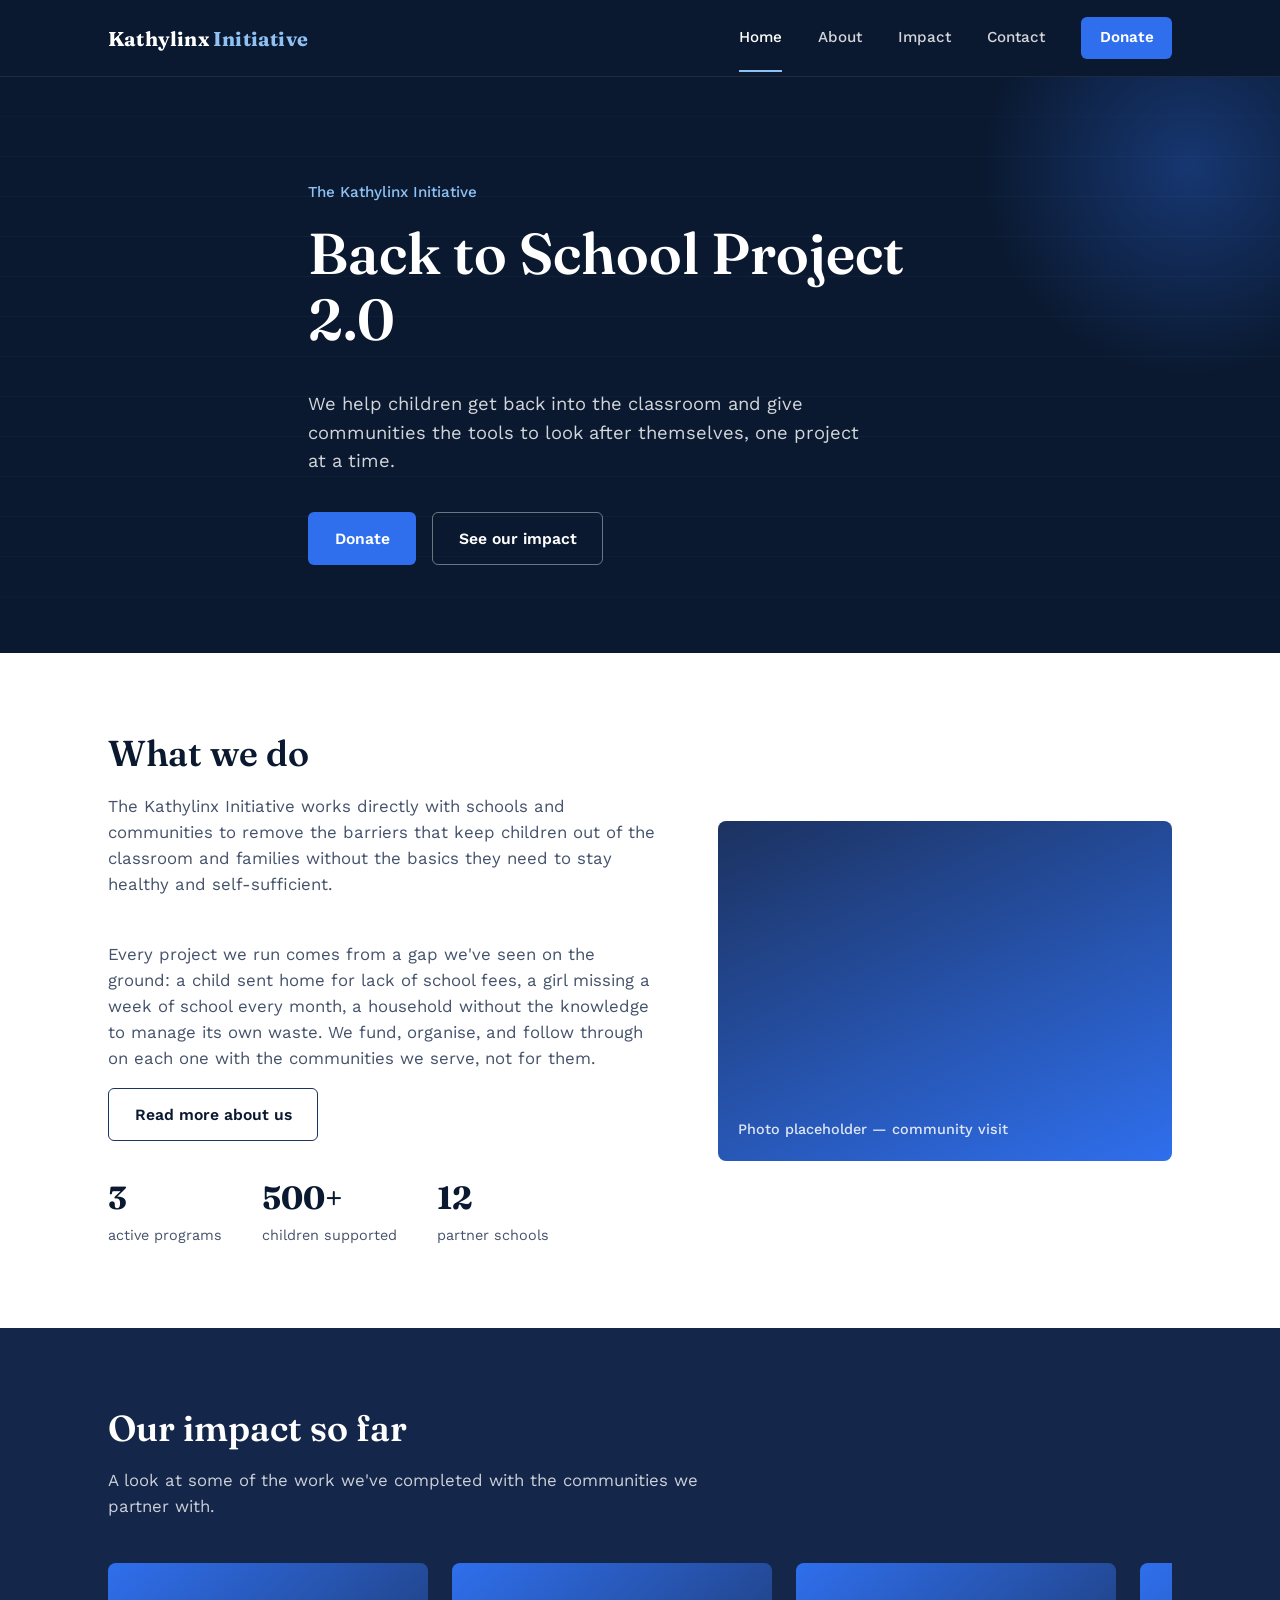
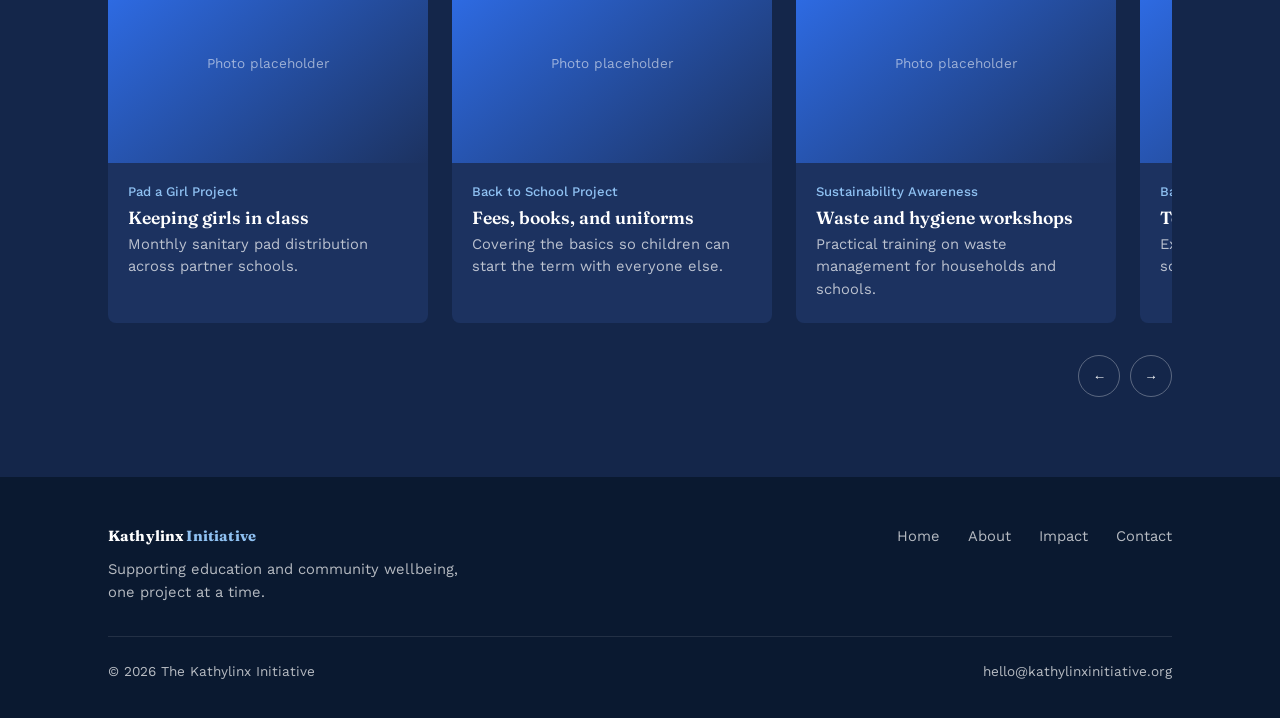
==== index.html @ f02d0393 "Add files via upload" ====
<!DOCTYPE html>
<html lang="en">
<head>
<meta charset="UTF-8">
<meta name="viewport" content="width=device-width, initial-scale=1.0">
<title>The Kathylinx Initiative</title>
<meta name="description" content="The Kathylinx Initiative supports education and community wellbeing through the Back to School Project, Pad a Girl Project, and sustainability awareness programs.">
<link rel="stylesheet" href="style.css">
</head>
<body>

<header class="site-header">
  <div class="container">
    <a href="index.html" class="brand">Kathylinx <span>Initiative</span></a>
    <nav class="main-nav" id="main-nav">
      <a href="index.html" class="current">Home</a>
      <a href="about.html">About</a>
      <a href="impact.html">Impact</a>
      <a href="contact.html">Contact</a>
      <a href="contact.html" class="nav-donate">Donate</a>
    </nav>
    <button class="nav-toggle" aria-label="Toggle menu" aria-expanded="false" aria-controls="main-nav">
      <span></span><span></span><span></span>
    </button>
  </div>
</header>

<section class="hero">
  <div class="container">
    <p class="eyebrow-note">The Kathylinx Initiative</p>
    <h1>Back to School Project 2.0</h1>
    <p class="lede">We help children get back into the classroom and give communities the tools to look after themselves, one project at a time.</p>
    <div class="hero-actions">
      <a href="contact.html" class="btn btn-primary">Donate</a>
      <a href="impact.html" class="btn btn-outline">See our impact</a>
    </div>
  </div>
</section>

<section class="section-light">
  <div class="container about-split">
    <div class="copy">
      <div class="section-head">
        <h2>What we do</h2>
        <p>The Kathylinx Initiative works directly with schools and communities to remove the barriers that keep children out of the classroom and families without the basics they need to stay healthy and self-sufficient.</p>
      </div>
      <p>Every project we run comes from a gap we've seen on the ground: a child sent home for lack of school fees, a girl missing a week of school every month, a household without the knowledge to manage its own waste. We fund, organise, and follow through on each one with the communities we serve, not for them.</p>
      <a href="about.html" class="btn btn-outline-dark">Read more about us</a>
      <div class="stat-row">
        <div class="stat"><strong>3</strong><span>active programs</span></div>
        <div class="stat"><strong>500+</strong><span>children supported</span></div>
        <div class="stat"><strong>12</strong><span>partner schools</span></div>
      </div>
    </div>
    <div class="figure"><span>Photo placeholder — community visit</span></div>
  </div>
</section>

<section class="section-dark">
  <div class="container">
    <div class="section-head">
      <h2>Our impact so far</h2>
      <p>A look at some of the work we've completed with the communities we partner with.</p>
    </div>
    <div class="carousel-wrap">
      <div class="carousel">
        <article class="carousel-card">
          <div class="ph-image">Photo placeholder</div>
          <div class="card-copy">
            <p class="tag">Pad a Girl Project</p>
            <h3>Keeping girls in class</h3>
            <p>Monthly sanitary pad distribution across partner schools.</p>
          </div>
        </article>
        <article class="carousel-card">
          <div class="ph-image">Photo placeholder</div>
          <div class="card-copy">
            <p class="tag">Back to School Project</p>
            <h3>Fees, books, and uniforms</h3>
            <p>Covering the basics so children can start the term with everyone else.</p>
          </div>
        </article>
        <article class="carousel-card">
          <div class="ph-image">Photo placeholder</div>
          <div class="card-copy">
            <p class="tag">Sustainability Awareness</p>
            <h3>Waste and hygiene workshops</h3>
            <p>Practical training on waste management for households and schools.</p>
          </div>
        </article>
        <article class="carousel-card">
          <div class="ph-image">Photo placeholder</div>
          <div class="card-copy">
            <p class="tag">Back to School Project</p>
            <h3>Term two rollout</h3>
            <p>Extending support to three additional schools this year.</p>
          </div>
        </article>
      </div>
      <div class="carousel-controls">
        <button type="button" data-carousel-prev aria-label="Previous">&#8592;</button>
        <button type="button" data-carousel-next aria-label="Next">&#8594;</button>
      </div>
    </div>
  </div>
</section>

<footer class="site-footer">
  <div class="container">
    <div class="footer-top">
      <div>
        <p class="brand">Kathylinx <span>Initiative</span></p>
        <p>Supporting education and community wellbeing, one project at a time.</p>
      </div>
      <nav class="footer-nav">
        <a href="index.html">Home</a>
        <a href="about.html">About</a>
        <a href="impact.html">Impact</a>
        <a href="contact.html">Contact</a>
      </nav>
    </div>
    <div class="footer-bottom">
      <span>&copy; 2026 The Kathylinx Initiative</span>
      <span>hello@kathylinxinitiative.org</span>
    </div>
  </div>
</footer>

<script src="script.js"></script>
</body>
</html>
---- style.css ----
@import url('https://fonts.googleapis.com/css2?family=Fraunces:opsz,wght@9..144,500;9..144,600;9..144,700&family=Work+Sans:wght@400;500;600&display=swap');

:root {
  --navy-950: #0A1930;
  --navy-800: #14264A;
  --navy-700: #1C3260;
  --blue-600: #2F6FED;
  --blue-500: #4C82F0;
  --blue-300: #8FC1F2;
  --blue-100: #E9F3FD;
  --white: #FFFFFF;
  --ink: #0A1930;
  --ink-soft: #45526B;
  --border-soft: #D6E4F5;

  --font-display: "Fraunces", Georgia, serif;
  --font-body: "Work Sans", -apple-system, BlinkMacSystemFont, sans-serif;

  --max-width: 1120px;
}

* { box-sizing: border-box; }

html {
  scroll-behavior: smooth;
}

body {
  margin: 0;
  font-family: var(--font-body);
  color: var(--ink);
  background: var(--white);
  line-height: 1.55;
  -webkit-font-smoothing: antialiased;
}

img { max-width: 100%; display: block; }

a { color: inherit; text-decoration: none; }

h1, h2, h3 {
  font-family: var(--font-display);
  line-height: 1.15;
  margin: 0 0 0.5em 0;
  font-weight: 600;
}

p { margin: 0 0 1em 0; }

.container {
  max-width: var(--max-width);
  margin: 0 auto;
  padding: 0 28px;
}

.visually-hidden {
  position: absolute;
  width: 1px; height: 1px;
  overflow: hidden;
  clip: rect(0,0,0,0);
}

/* Focus states */
a:focus-visible,
button:focus-visible {
  outline: 2px solid var(--blue-500);
  outline-offset: 3px;
}

/* ---------- Header ---------- */
.site-header {
  position: sticky;
  top: 0;
  z-index: 50;
  background: var(--navy-950);
  border-bottom: 1px solid rgba(255,255,255,0.08);
}

.site-header .container {
  display: flex;
  align-items: center;
  justify-content: space-between;
  height: 76px;
}

.brand {
  font-family: var(--font-display);
  font-size: 1.25rem;
  font-weight: 700;
  color: var(--white);
  letter-spacing: 0.01em;
}

.brand span {
  color: var(--blue-300);
}

.main-nav {
  display: flex;
  align-items: center;
  gap: 2.25rem;
}

.main-nav a {
  color: rgba(255,255,255,0.82);
  font-size: 0.95rem;
  font-weight: 500;
  transition: color 0.15s ease;
}

.main-nav a:hover { color: var(--white); }

.main-nav a.current {
  color: var(--white);
  position: relative;
}

.main-nav a.current::after {
  content: "";
  position: absolute;
  left: 0; right: 0; bottom: -22px;
  height: 2px;
  background: var(--blue-300);
}

.nav-donate {
  background: var(--blue-600);
  color: var(--white) !important;
  padding: 0.55rem 1.15rem;
  border-radius: 6px;
  font-weight: 600 !important;
}

.nav-donate:hover { background: var(--blue-500); }

.nav-toggle {
  display: none;
  background: none;
  border: none;
  padding: 8px;
  cursor: pointer;
}

.nav-toggle span {
  display: block;
  width: 24px;
  height: 2px;
  background: var(--white);
  margin: 5px 0;
}

/* ---------- Buttons ---------- */
.btn {
  display: inline-flex;
  align-items: center;
  gap: 0.5rem;
  padding: 0.85rem 1.6rem;
  border-radius: 6px;
  font-weight: 600;
  font-size: 0.98rem;
  border: 1px solid transparent;
  cursor: pointer;
  transition: background 0.15s ease, border-color 0.15s ease, color 0.15s ease;
}

.btn-primary {
  background: var(--blue-600);
  color: var(--white);
}
.btn-primary:hover { background: var(--blue-500); }

.btn-outline {
  border-color: rgba(255,255,255,0.4);
  color: var(--white);
}
.btn-outline:hover { border-color: var(--white); background: rgba(255,255,255,0.06); }

.btn-outline-dark {
  border-color: var(--navy-700);
  color: var(--navy-950);
}
.btn-outline-dark:hover { background: var(--blue-100); }

/* ---------- Hero ---------- */
.hero {
  position: relative;
  background: var(--navy-950);
  color: var(--white);
  padding: 6.5rem 0 5.5rem;
  overflow: hidden;
}

.hero::before {
  content: "";
  position: absolute;
  inset: 0;
  background-image: repeating-linear-gradient(
    to bottom,
    transparent 0,
    transparent 39px,
    rgba(143, 193, 242, 0.09) 40px
  );
  mask-image: linear-gradient(to bottom, transparent, black 15%, black 75%, transparent);
}

.hero::after {
  content: "";
  position: absolute;
  top: -120px;
  right: -120px;
  width: 420px;
  height: 420px;
  border-radius: 50%;
  background: radial-gradient(circle, rgba(47,111,237,0.35), transparent 70%);
}

.hero .container {
  position: relative;
  z-index: 1;
  max-width: 720px;
}

.eyebrow-note {
  font-size: 0.95rem;
  color: var(--blue-300);
  font-weight: 500;
  margin-bottom: 1rem;
}

.hero h1 {
  font-size: clamp(2.4rem, 5vw, 3.6rem);
  color: var(--white);
  margin-bottom: 0.65em;
  opacity: 0;
  animation: rise 0.7s ease forwards;
}

.hero p.lede {
  font-size: 1.15rem;
  color: rgba(255,255,255,0.82);
  max-width: 52ch;
  margin-bottom: 2.25rem;
  opacity: 0;
  animation: rise 0.7s ease 0.12s forwards;
}

.hero .hero-actions {
  display: flex;
  gap: 1rem;
  flex-wrap: wrap;
  opacity: 0;
  animation: rise 0.7s ease 0.22s forwards;
}

@keyframes rise {
  from { opacity: 0; transform: translateY(14px); }
  to { opacity: 1; transform: translateY(0); }
}

@media (prefers-reduced-motion: reduce) {
  .hero h1, .hero p.lede, .hero .hero-actions {
    animation: none;
    opacity: 1;
    transform: none;
  }
}

/* Page header for inner pages (About / Impact / Contact) */
.page-header {
  background: var(--navy-950);
  color: var(--white);
  padding: 4.25rem 0;
}

.page-header h1 { color: var(--white); font-size: clamp(2rem, 4vw, 2.75rem); }
.page-header p { color: rgba(255,255,255,0.78); max-width: 60ch; font-size: 1.05rem; margin: 0; }

/* ---------- Sections ---------- */
section { padding: 5rem 0; }

.section-light { background: var(--white); }
.section-tint { background: var(--blue-100); }
.section-dark { background: var(--navy-800); color: var(--white); }
.section-dark h2 { color: var(--white); }
.section-dark p { color: rgba(255,255,255,0.78); }

.section-head {
  max-width: 640px;
  margin-bottom: 2.75rem;
}

.section-head h2 {
  font-size: clamp(1.7rem, 3vw, 2.25rem);
}

.section-head p { color: var(--ink-soft); font-size: 1.05rem; }

.section-dark .section-head p { color: rgba(255,255,255,0.78); }

/* About (short) split layout on home */
.about-split {
  display: grid;
  grid-template-columns: 1.1fr 0.9fr;
  gap: 3.5rem;
  align-items: center;
}

.about-split .copy p { color: var(--ink-soft); font-size: 1.05rem; }

.about-split .figure {
  aspect-ratio: 4/3;
  border-radius: 8px;
  background: linear-gradient(155deg, var(--navy-700), var(--blue-600));
  position: relative;
  display: flex;
  align-items: flex-end;
  padding: 1.25rem;
}

.about-split .figure span {
  color: rgba(255,255,255,0.85);
  font-size: 0.9rem;
  font-weight: 500;
}

.stat-row {
  display: flex;
  gap: 2.5rem;
  margin-top: 2rem;
  flex-wrap: wrap;
}

.stat-row .stat strong {
  display: block;
  font-family: var(--font-display);
  font-size: 2rem;
  color: var(--navy-950);
}

.stat-row .stat span {
  color: var(--ink-soft);
  font-size: 0.9rem;
}

/* ---------- Carousel ---------- */
.carousel-wrap {
  position: relative;
}

.carousel {
  display: flex;
  gap: 1.5rem;
  overflow-x: auto;
  scroll-snap-type: x mandatory;
  padding-bottom: 0.5rem;
  scrollbar-width: none;
}

.carousel::-webkit-scrollbar { display: none; }

.carousel-card {
  flex: 0 0 320px;
  scroll-snap-align: start;
  border-radius: 8px;
  overflow: hidden;
  background: var(--navy-700);
}

.carousel-card .ph-image {
  aspect-ratio: 16/10;
  background: linear-gradient(140deg, var(--blue-600), var(--navy-700));
  display: flex;
  align-items: center;
  justify-content: center;
  color: rgba(255,255,255,0.55);
  font-size: 0.85rem;
}

.carousel-card .card-copy {
  padding: 1.15rem 1.25rem 1.4rem;
}

.carousel-card .card-copy .tag {
  font-size: 0.82rem;
  color: var(--blue-300);
  font-weight: 500;
  margin-bottom: 0.35rem;
}

.carousel-card .card-copy h3 {
  font-size: 1.1rem;
  color: var(--white);
  margin-bottom: 0.3rem;
}

.carousel-card .card-copy p {
  font-size: 0.92rem;
  color: rgba(255,255,255,0.7);
  margin: 0;
}

.carousel-controls {
  display: flex;
  justify-content: flex-end;
  gap: 0.6rem;
  margin-top: 1.5rem;
}

.carousel-controls button {
  width: 42px;
  height: 42px;
  border-radius: 50%;
  border: 1px solid rgba(255,255,255,0.3);
  background: transparent;
  color: var(--white);
  cursor: pointer;
  display: flex;
  align-items: center;
  justify-content: center;
  transition: background 0.15s ease;
}

.carousel-controls button:hover { background: rgba(255,255,255,0.1); }

/* ---------- Programs list (About page) ---------- */
.program-list {
  border-top: 1px solid var(--border-soft);
}

.program-row {
  display: grid;
  grid-template-columns: 220px 1fr;
  gap: 2.5rem;
  padding: 2.25rem 0;
  border-bottom: 1px solid var(--border-soft);
}

.program-row h3 {
  font-size: 1.3rem;
  color: var(--navy-950);
}

.program-row .icon {
  width: 44px;
  height: 44px;
  margin-bottom: 0.9rem;
  color: var(--blue-600);
}

.program-row p { color: var(--ink-soft); margin: 0; }

/* ---------- Team ---------- */
.team-list {
  display: grid;
  grid-template-columns: repeat(auto-fit, minmax(230px, 1fr));
  gap: 2.25rem 2rem;
}

.team-member {
  display: flex;
  gap: 1rem;
  align-items: flex-start;
}

.avatar {
  width: 58px;
  height: 58px;
  border-radius: 50%;
  background: var(--navy-800);
  color: var(--blue-300);
  display: flex;
  align-items: center;
  justify-content: center;
  font-family: var(--font-display);
  font-weight: 600;
  flex-shrink: 0;
}

.team-member h3 {
  font-size: 1.05rem;
  margin-bottom: 0.15rem;
}

.team-member .role {
  font-size: 0.88rem;
  color: var(--blue-600);
  font-weight: 500;
  margin-bottom: 0.4rem;
}

.team-member p.bio {
  font-size: 0.92rem;
  color: var(--ink-soft);
  margin: 0;
}

/* ---------- Impact project sections ---------- */
.project-block {
  display: grid;
  grid-template-columns: 0.95fr 1.05fr;
  gap: 3.5rem;
  align-items: center;
}

.project-block:nth-child(even) .project-gallery { order: 2; }

.project-gallery {
  display: grid;
  grid-template-columns: 1fr 1fr;
  gap: 0.9rem;
}

.project-gallery .ph {
  aspect-ratio: 1;
  border-radius: 8px;
  background: linear-gradient(150deg, var(--blue-500), var(--navy-800));
}

.project-gallery .ph:first-child {
  grid-column: 1 / -1;
  aspect-ratio: 16/9;
}

.project-copy .tag {
  display: inline-block;
  font-size: 0.82rem;
  font-weight: 600;
  color: var(--blue-600);
  background: var(--blue-100);
  padding: 0.3rem 0.7rem;
  border-radius: 4px;
  margin-bottom: 0.9rem;
}

.project-copy h2 { font-size: 1.85rem; }
.project-copy p { color: var(--ink-soft); font-size: 1.03rem; }

.project-copy .figures {
  display: flex;
  gap: 2rem;
  margin-top: 1.5rem;
}

.project-copy .figures .fig strong {
  display: block;
  font-family: var(--font-display);
  font-size: 1.6rem;
  color: var(--navy-950);
}
.project-copy .figures .fig span {
  font-size: 0.85rem;
  color: var(--ink-soft);
}

.divider {
  border: none;
  border-top: 1px solid var(--border-soft);
  margin: 5rem 0 0;
}

/* ---------- Contact page ---------- */
.contact-grid {
  display: grid;
  grid-template-columns: 1fr 1fr;
  gap: 2.5rem;
}

.contact-panel {
  border: 1px solid var(--border-soft);
  border-radius: 10px;
  padding: 2.25rem;
}

.contact-panel h3 {
  font-size: 1.2rem;
  margin-bottom: 1.4rem;
}

.detail-row {
  display: flex;
  justify-content: space-between;
  padding: 0.75rem 0;
  border-bottom: 1px solid var(--border-soft);
  font-size: 0.96rem;
}

.detail-row:last-child { border-bottom: none; }

.detail-row .label { color: var(--ink-soft); }
.detail-row .value { font-weight: 600; text-align: right; }

.whatsapp-panel {
  background: var(--navy-950);
  color: var(--white);
  border-radius: 10px;
  padding: 2.25rem;
  display: flex;
  flex-direction: column;
  justify-content: center;
}

.whatsapp-panel h3 { color: var(--white); margin-bottom: 0.6rem; }
.whatsapp-panel p { color: rgba(255,255,255,0.78); margin-bottom: 1.5rem; }

.placeholder-note {
  font-size: 0.82rem;
  color: var(--ink-soft);
  margin-top: 1rem;
  font-style: italic;
}
.section-dark .placeholder-note,
.whatsapp-panel .placeholder-note { color: rgba(255,255,255,0.55); }

/* ---------- Footer ---------- */
.site-footer {
  background: var(--navy-950);
  color: rgba(255,255,255,0.7);
  padding: 3rem 0 2.25rem;
}

.footer-top {
  display: flex;
  justify-content: space-between;
  align-items: flex-start;
  gap: 2rem;
  flex-wrap: wrap;
  padding-bottom: 2rem;
  border-bottom: 1px solid rgba(255,255,255,0.1);
}

.footer-top .brand { margin-bottom: 0.6rem; }

.footer-top p { max-width: 40ch; font-size: 0.92rem; margin: 0; }

.footer-nav {
  display: flex;
  gap: 1.75rem;
}

.footer-nav a { font-size: 0.92rem; }
.footer-nav a:hover { color: var(--white); }

.footer-bottom {
  padding-top: 1.5rem;
  font-size: 0.85rem;
  display: flex;
  justify-content: space-between;
  flex-wrap: wrap;
  gap: 0.5rem;
}

/* ---------- Responsive ---------- */
@media (max-width: 860px) {
  .about-split,
  .project-block,
  .contact-grid {
    grid-template-columns: 1fr;
  }
  .project-block:nth-child(even) .project-gallery { order: 0; }
  .program-row { grid-template-columns: 1fr; }
}

@media (max-width: 700px) {
  .main-nav {
    position: fixed;
    top: 76px; left: 0; right: 0;
    background: var(--navy-950);
    flex-direction: column;
    align-items: flex-start;
    gap: 0;
    padding: 0.5rem 28px 1.5rem;
    border-bottom: 1px solid rgba(255,255,255,0.08);
    transform: translateY(-8px);
    opacity: 0;
    pointer-events: none;
    transition: opacity 0.15s ease, transform 0.15s ease;
  }
  .main-nav.open {
    opacity: 1;
    transform: translateY(0);
    pointer-events: auto;
  }
  .main-nav a { padding: 0.65rem 0; width: 100%; }
  .main-nav a.current::after { display: none; }
  .nav-toggle { display: block; }
  .nav-donate { margin-top: 0.5rem; display: inline-block; }
  .hero { padding: 4.5rem 0 3.5rem; }
  section { padding: 3.25rem 0; }
  .footer-top { flex-direction: column; }
}
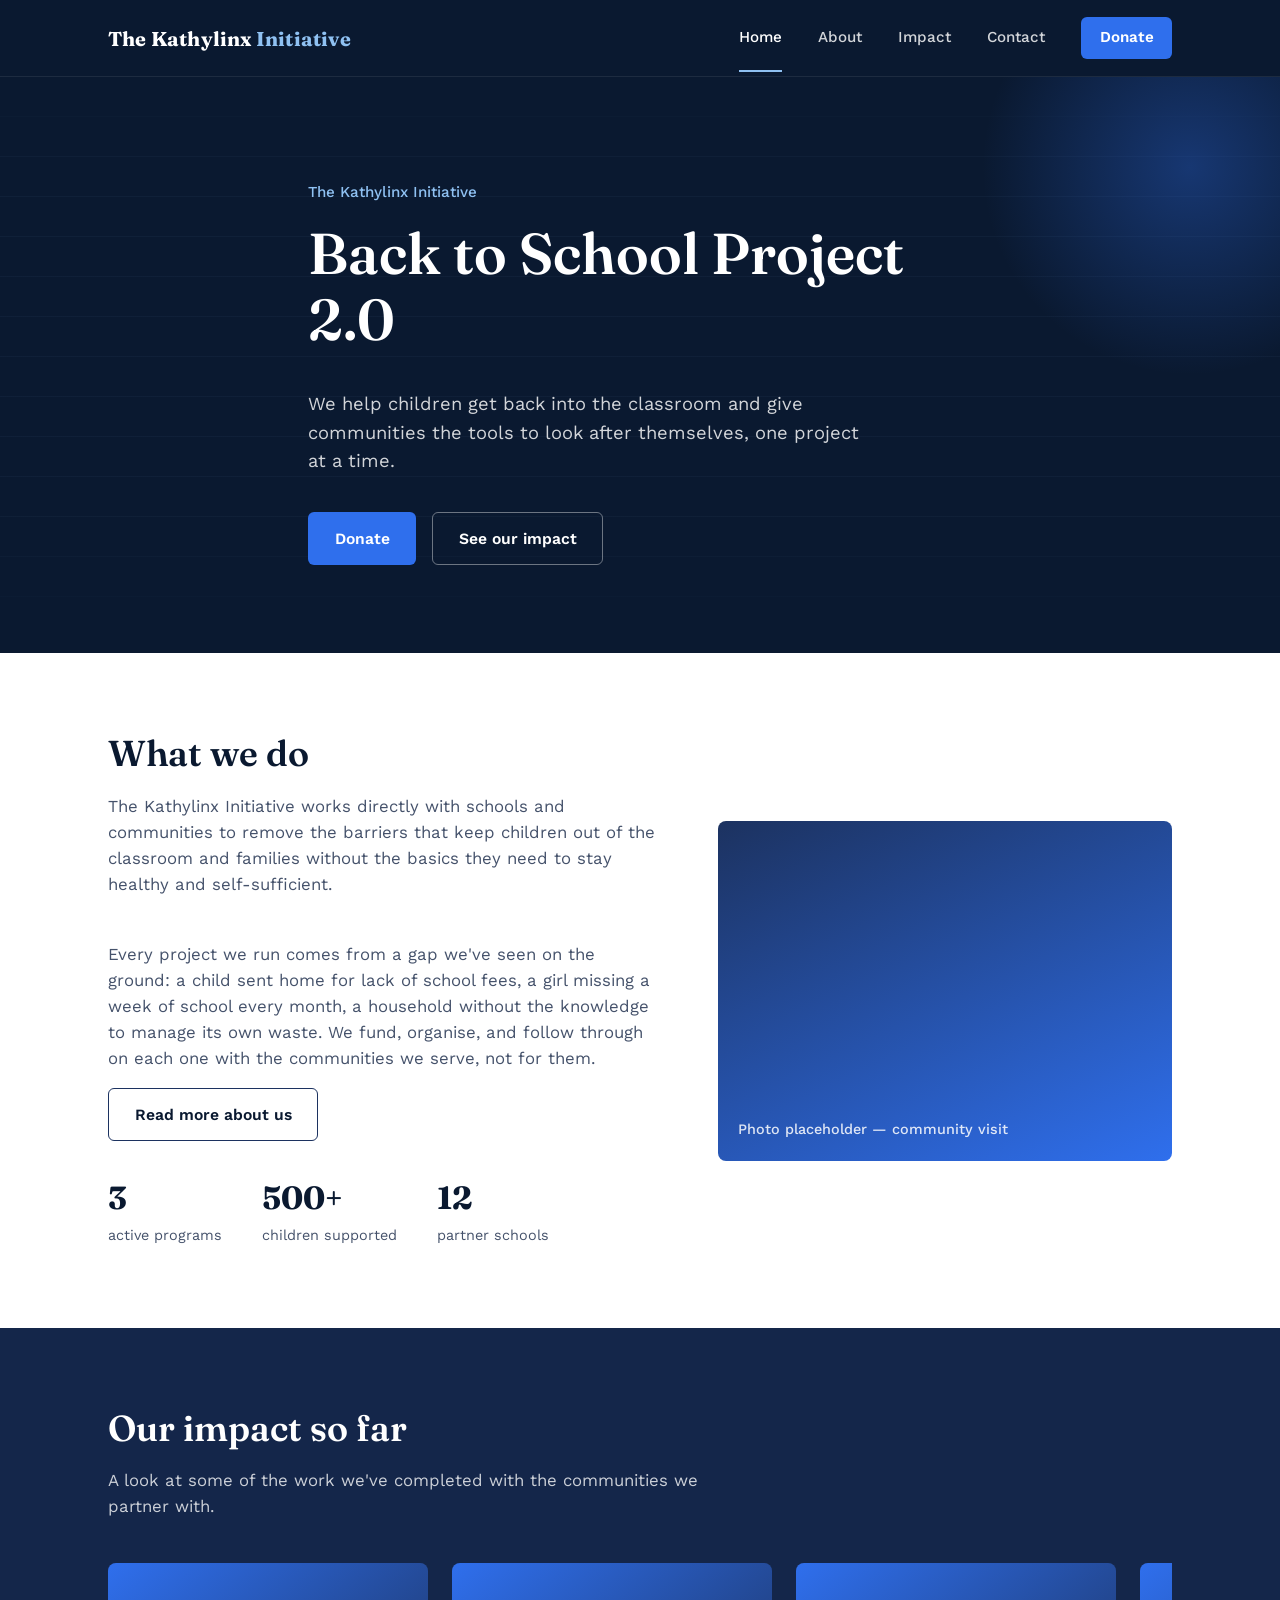
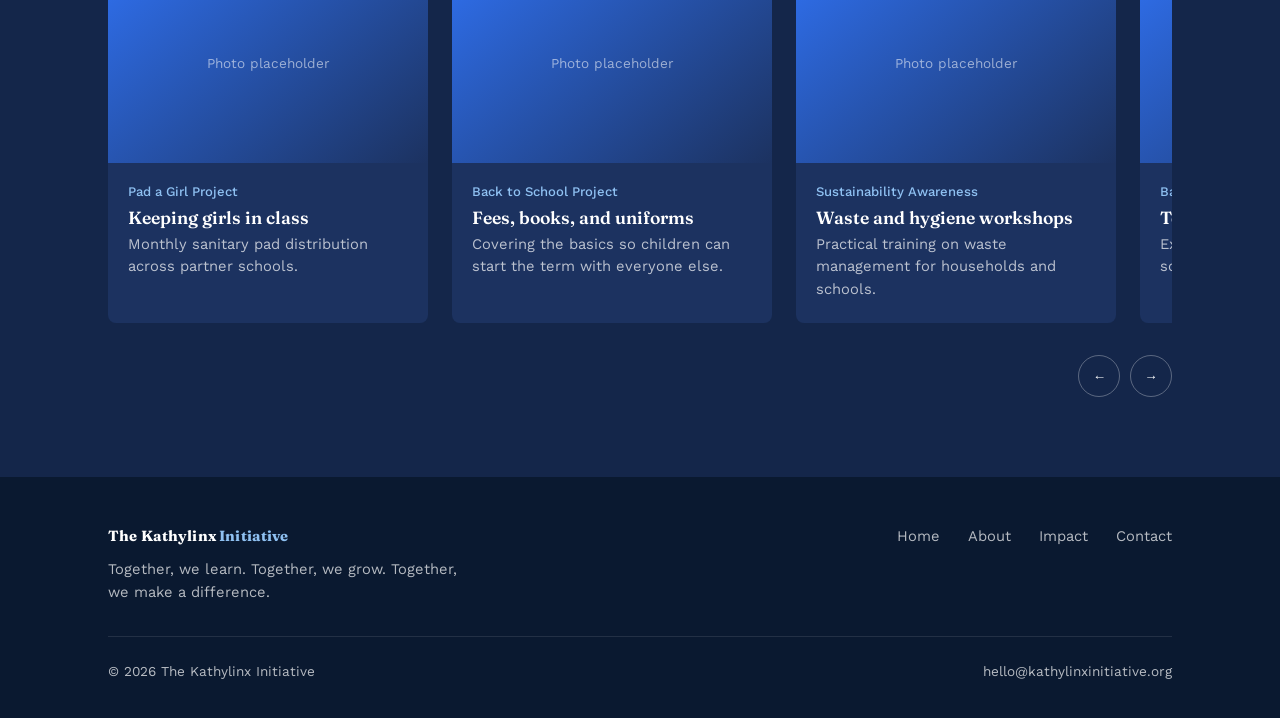
==== commit 931d8790: "Change brand name to 'The Kathylinx Initiative' Updated branding text in header and footer." ====
--- a/index.html
+++ b/index.html
@@ -11,7 +11,7 @@
 
 <header class="site-header">
   <div class="container">
-    <a href="index.html" class="brand">Kathylinx <span>Initiative</span></a>
+    <a href="index.html" class="brand">The Kathylinx <span>Initiative</span></a>
     <nav class="main-nav" id="main-nav">
       <a href="index.html" class="current">Home</a>
       <a href="about.html">About</a>
@@ -109,8 +109,8 @@
   <div class="container">
     <div class="footer-top">
       <div>
-        <p class="brand">Kathylinx <span>Initiative</span></p>
-        <p>Supporting education and community wellbeing, one project at a time.</p>
+        <p class="brand">The Kathylinx <span>Initiative</span></p>
+        <p>Together, we learn. Together, we grow. Together, we make a difference.</p>
       </div>
       <nav class="footer-nav">
         <a href="index.html">Home</a>
